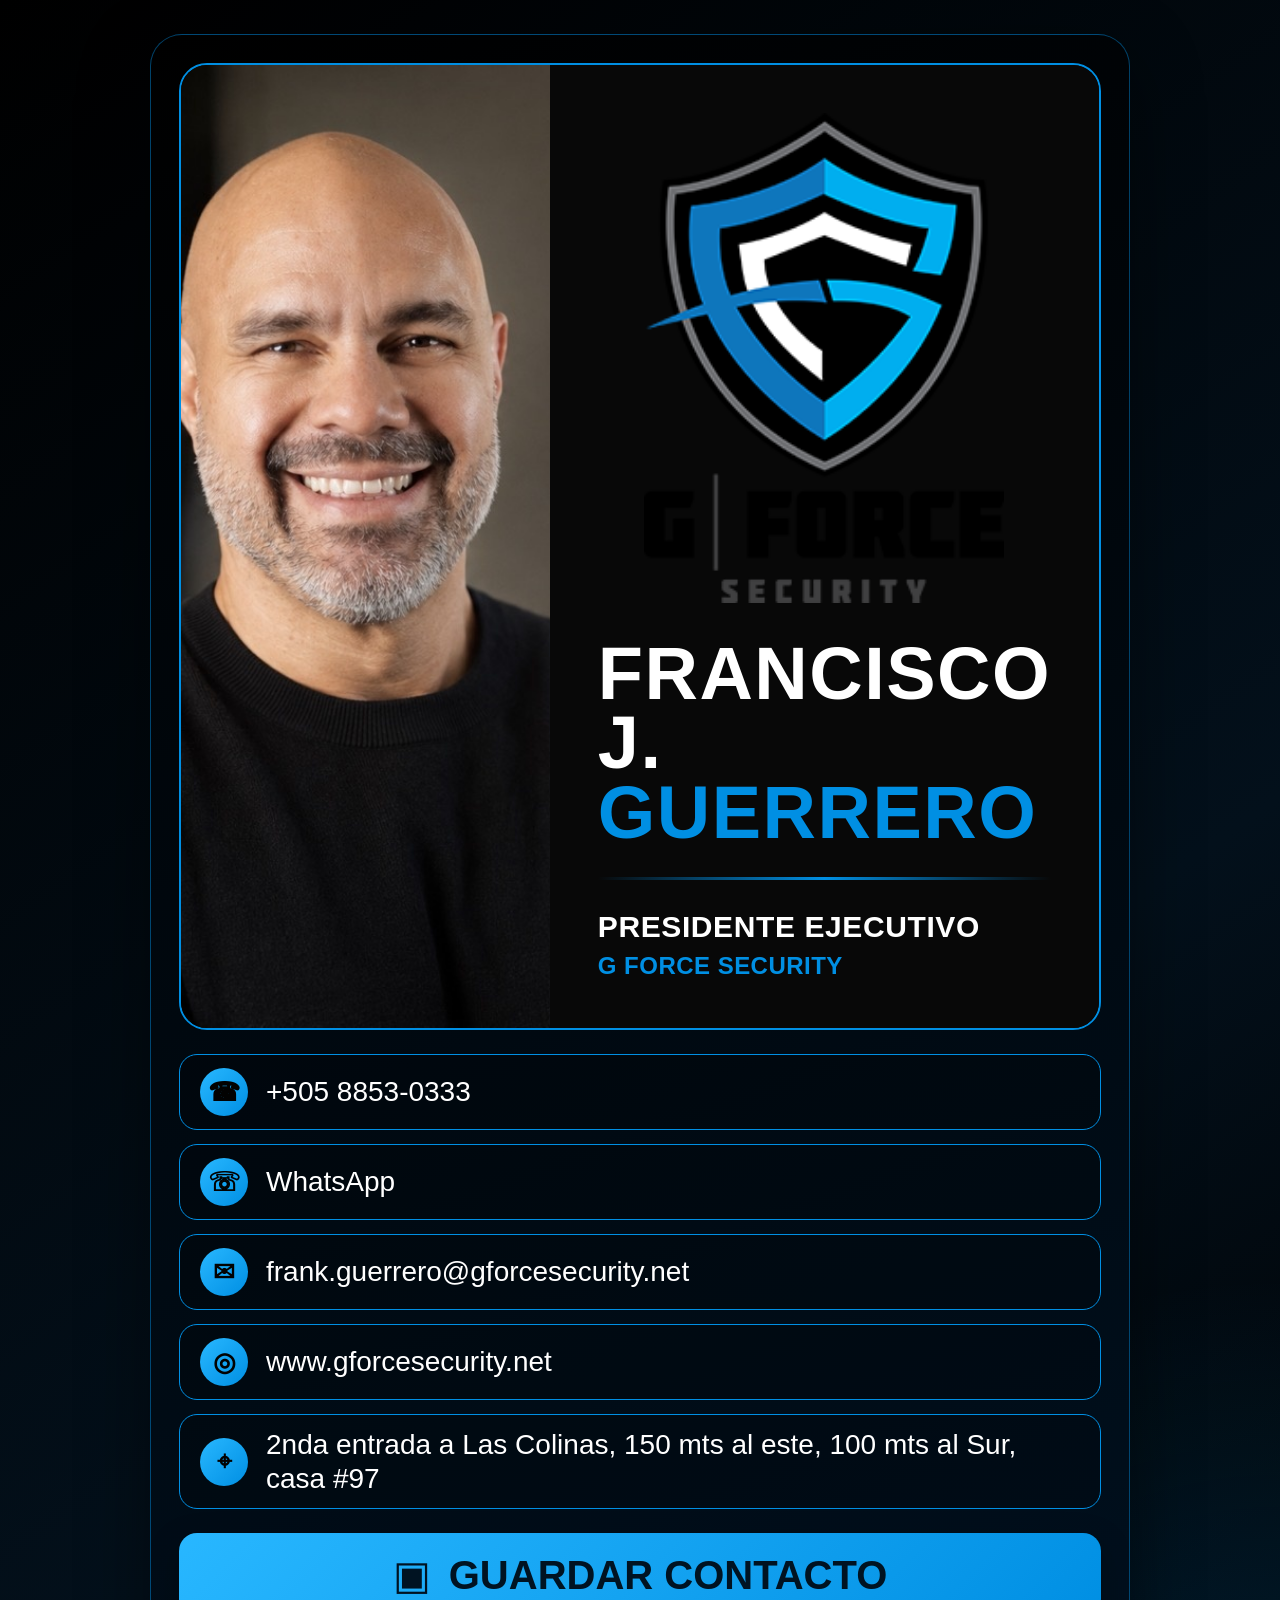
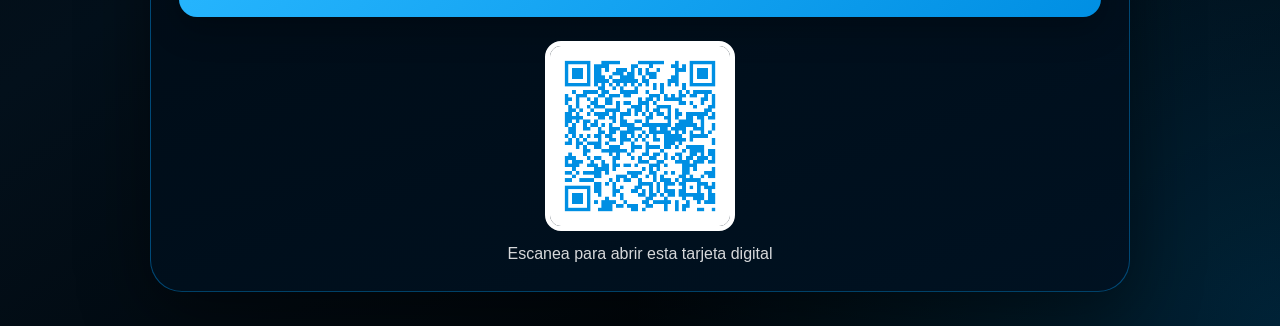
==== gforce/index.html @ 4b002faa "Add files via upload" ====
<!doctype html>
<html lang="es">
<head>
  <meta charset="utf-8">
  <meta name="viewport" content="width=device-width, initial-scale=1, viewport-fit=cover">
  <title>Francisco J. Guerrero | G Force Security</title>
  <meta name="theme-color" content="#050505">
  <link rel="stylesheet" href="style.css">
</head>
<body class="gforce">
  <main class="page">
    <section class="card">
      <div class="top">
        <div class="photoBox"><img src="assets/photo.jpg" alt="Francisco J. Guerrero"></div>
        <div class="infoBox">
          <img class="logo" src="assets/logo.png" alt="G Force Security">
          <h1>Francisco J.<span>Guerrero</span></h1>
          <div class="line"></div>
          <p class="role">Presidente Ejecutivo</p>
          <p class="company">G Force Security</p>
        </div>
      </div>

      <div class="links">
        <a href="tel:+50588530333"><span>☎</span><b>+505 8853-0333</b></a>
        <a href="https://wa.me/50588530333" target="_blank" rel="noopener"><span>☏</span><b>WhatsApp</b></a>
        <a href="mailto:frank.guerrero@gforcesecurity.net"><span>✉</span><b>frank.guerrero@gforcesecurity.net</b></a>
        <a href="https://www.gforcesecurity.net" target="_blank" rel="noopener"><span>◎</span><b>www.gforcesecurity.net</b></a>
        <a href="https://maps.google.com/?q=2nda%20entrada%20a%20Las%20Colinas%2C%20150%20mts%20al%20este%2C%20100%20mts%20al%20Sur%2C%20casa%20%2397%2C%20Nicaragua" target="_blank" rel="noopener"><span>⌖</span><b>2nda entrada a Las Colinas, 150 mts al este, 100 mts al Sur, casa #97</b></a>
      </div>

      <a class="save" href="francisco-guerrero-gforce.vcf" download>
        <span>▣</span><strong>Guardar Contacto</strong>
      </a>

      <div class="qr">
        <img src="assets/qr.png" alt="QR">
        <p>Escanea para abrir esta tarjeta digital</p>
      </div>
    </section>
  </main>
</body>
</html>
---- gforce/style.css ----
:root{--accent:#008FE3;--accent2:#28B7FF;--bg:#050505;--panel:#080808;--white:#fff}
body.profoam{--accent:#F36C0A;--accent2:#FF9C3A;--bg:#001A37;--panel:#00224A}
*{box-sizing:border-box} html,body{margin:0;width:100%;min-height:100%;font-family:Arial,Helvetica,sans-serif;color:white;background:var(--bg)}
.page{min-height:100vh;padding:clamp(14px,3vw,34px);display:flex;justify-content:center;background:radial-gradient(circle at bottom right,color-mix(in srgb,var(--accent) 22%,transparent),transparent 28%),linear-gradient(145deg,var(--bg),#001a35 60%,var(--bg))}
body.gforce .page{background:radial-gradient(circle at bottom right,rgba(0,143,227,.24),transparent 28%),linear-gradient(145deg,#000,#03101b 60%,#000)}
.card{width:min(100%,980px);border:1px solid color-mix(in srgb,var(--accent) 45%,transparent);border-radius:32px;padding:clamp(14px,2.7vw,28px);box-shadow:0 22px 70px rgba(0,0,0,.45);background:linear-gradient(160deg,rgba(0,0,0,.96),rgba(0,18,34,.98));overflow:hidden}
body.profoam .card{background:linear-gradient(160deg,rgba(0,32,70,.96),rgba(0,18,40,.98))}
.top{display:grid;grid-template-columns:minmax(280px,48%) 1fr;border:2px solid var(--accent);border-radius:28px;overflow:hidden;background:var(--panel)}
.photoBox{background:#111;min-height:420px}.photoBox img{width:100%;height:100%;object-fit:cover;display:block}
.infoBox{background:var(--panel);color:white;padding:clamp(24px,4vw,48px);display:flex;flex-direction:column;justify-content:center}
.logo{width:min(100%,360px);height:auto;margin:0 auto clamp(20px,3vw,36px);display:block}
h1{margin:0;text-transform:uppercase;font-size:clamp(36px,7vw,74px);line-height:.94;letter-spacing:.02em} h1 span{display:block;color:var(--accent)}
.line{width:100%;height:3px;background:linear-gradient(90deg,transparent,var(--accent),transparent);margin:clamp(18px,2.6vw,30px) 0}
.role,.company{margin:0;text-transform:uppercase;font-weight:800;letter-spacing:.02em}.role{font-size:clamp(20px,3vw,30px)}.company{font-size:clamp(17px,2.4vw,24px);color:var(--accent);margin-top:8px}
.links{display:grid;gap:14px;margin-top:24px}.links a{display:flex;align-items:center;gap:18px;min-height:72px;padding:13px 20px;color:white;text-decoration:none;border:1.5px solid var(--accent);border-radius:18px;background:rgba(0,0,0,.20);overflow:hidden}
.links span{width:48px;height:48px;flex:0 0 48px;display:grid;place-items:center;border-radius:50%;color:#020202;font-weight:900;font-size:26px;background:linear-gradient(135deg,var(--accent2),var(--accent))}
.links b{font-weight:500;font-size:clamp(18px,3.2vw,28px);line-height:1.2;overflow-wrap:anywhere}
.save{margin-top:24px;min-height:84px;border-radius:18px;text-decoration:none;display:flex;gap:18px;justify-content:center;align-items:center;background:linear-gradient(135deg,var(--accent2),var(--accent));color:#001322;box-shadow:0 12px 32px rgba(0,0,0,.25)}
.save span{font-size:40px}.save strong{text-transform:uppercase;font-size:clamp(24px,4.5vw,40px)}
.qr{text-align:center;margin-top:24px}.qr img{width:190px;max-width:52vw;background:white;border-radius:16px;border:5px solid white}.qr p{margin:10px 0 0;color:rgba(255,255,255,.84)}
@media(max-width:760px){.card{border-radius:24px;padding:14px}.top{grid-template-columns:1fr;border-radius:22px}.photoBox{min-height:auto}.photoBox img{height:auto;object-fit:contain}.infoBox{text-align:center;align-items:center;padding:22px 18px 26px}.logo{max-width:275px}.links a{min-height:64px;padding:12px 14px;gap:13px}.links span{width:42px;height:42px;flex-basis:42px;font-size:22px}.save{min-height:72px}}
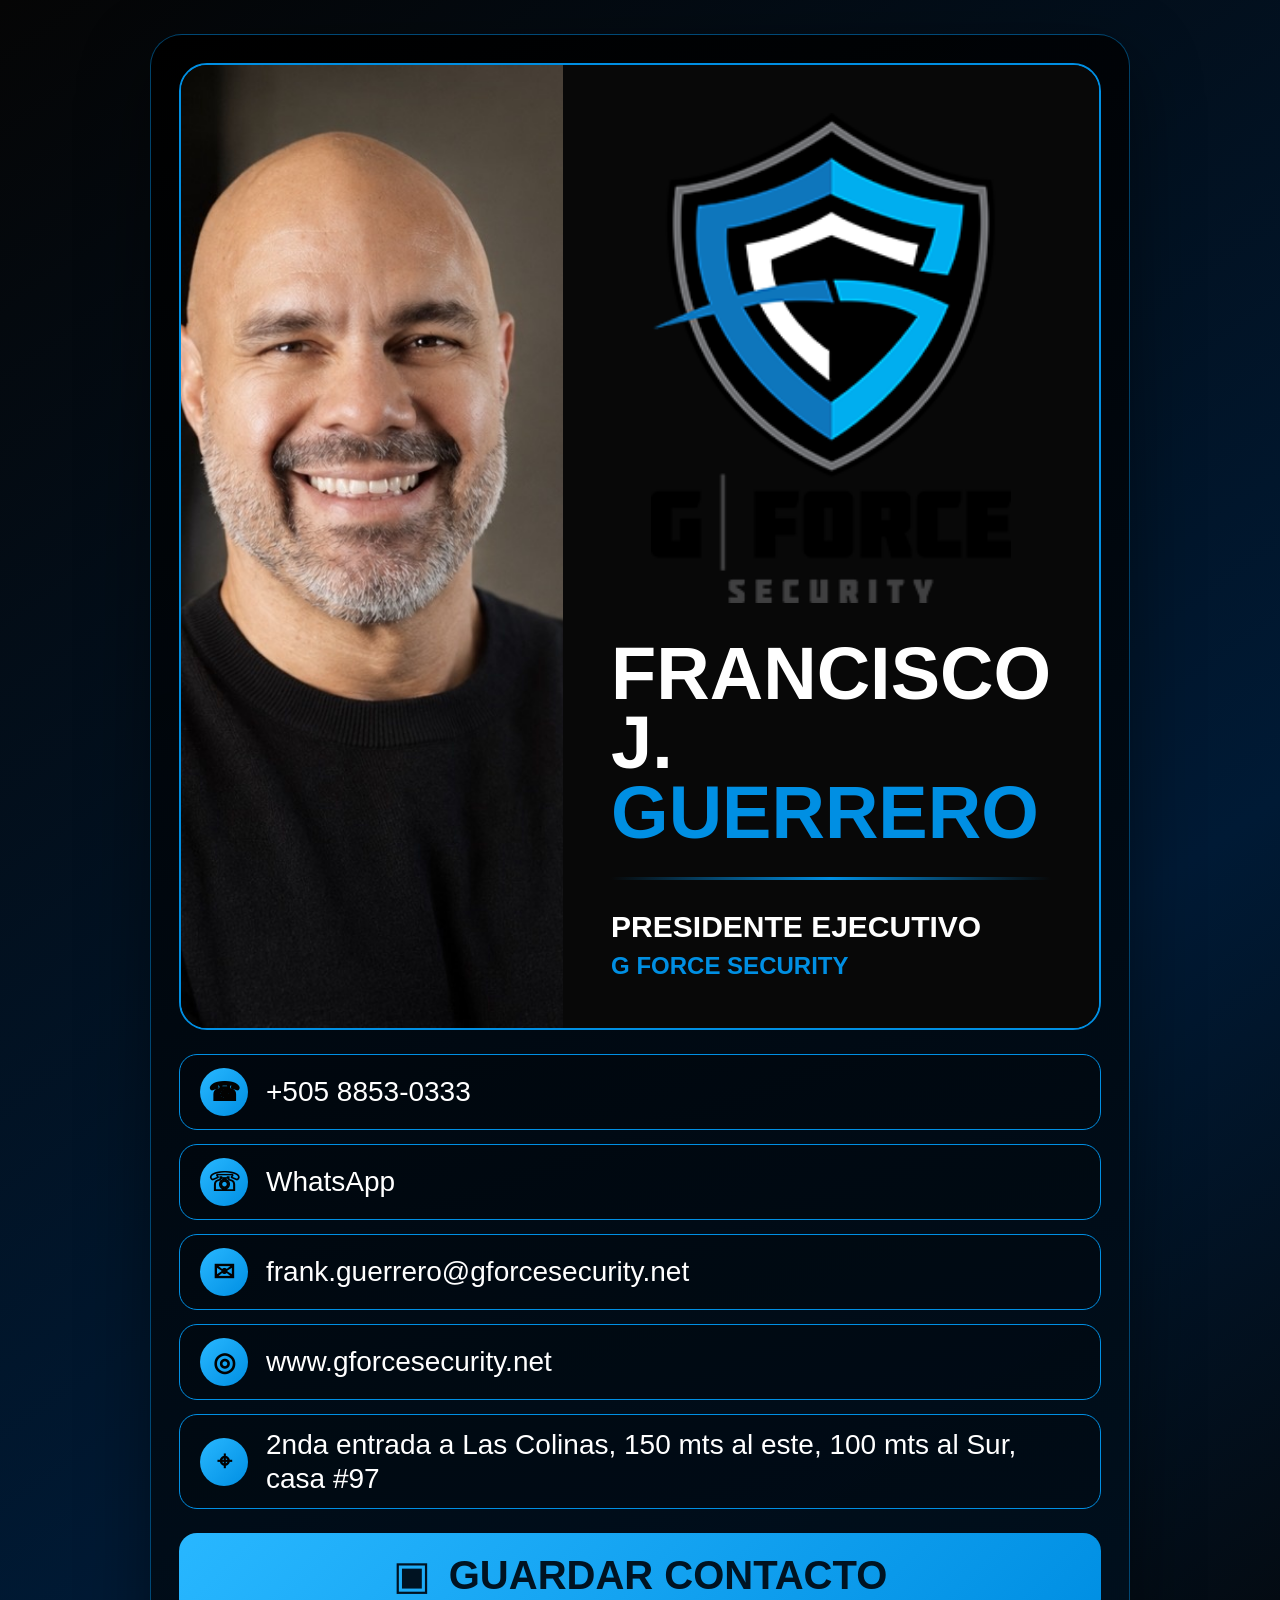
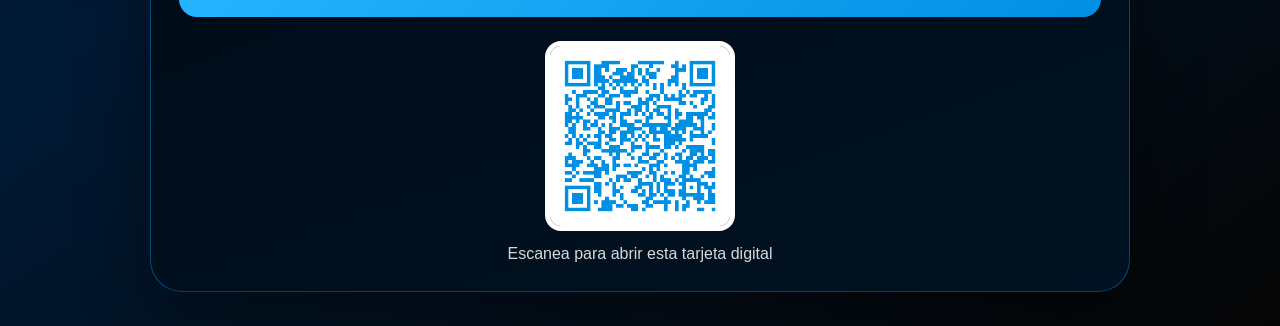
==== commit dcd264a2: "Add files via upload" ====
--- a/gforce/index.html
+++ b/gforce/index.html
@@ -1,43 +1,37 @@
 <!doctype html>
 <html lang="es">
 <head>
-  <meta charset="utf-8">
-  <meta name="viewport" content="width=device-width, initial-scale=1, viewport-fit=cover">
-  <title>Francisco J. Guerrero | G Force Security</title>
-  <meta name="theme-color" content="#050505">
-  <link rel="stylesheet" href="style.css">
+<meta charset="utf-8">
+<meta name="viewport" content="width=device-width, initial-scale=1, viewport-fit=cover">
+<title>Francisco J. Guerrero | G Force Security</title>
+<link rel="stylesheet" href="style.css">
 </head>
 <body class="gforce">
-  <main class="page">
-    <section class="card">
-      <div class="top">
-        <div class="photoBox"><img src="assets/photo.jpg" alt="Francisco J. Guerrero"></div>
-        <div class="infoBox">
-          <img class="logo" src="assets/logo.png" alt="G Force Security">
-          <h1>Francisco J.<span>Guerrero</span></h1>
-          <div class="line"></div>
-          <p class="role">Presidente Ejecutivo</p>
-          <p class="company">G Force Security</p>
-        </div>
-      </div>
+<main class="page">
+<section class="card">
+  <div class="top">
+    <div class="photoBox"><img src="assets/photo.jpg" alt="Francisco J. Guerrero"></div>
+    <div class="infoBox">
+      <img class="logo" src="assets/logo.png" alt="G Force Security">
+      <h1>Francisco J.<span>Guerrero</span></h1>
+      <div class="line"></div>
+      <p class="role">Presidente Ejecutivo</p>
+      <p class="company">G Force Security</p>
+    </div>
+  </div>
 
-      <div class="links">
-        <a href="tel:+50588530333"><span>☎</span><b>+505 8853-0333</b></a>
-        <a href="https://wa.me/50588530333" target="_blank" rel="noopener"><span>☏</span><b>WhatsApp</b></a>
-        <a href="mailto:frank.guerrero@gforcesecurity.net"><span>✉</span><b>frank.guerrero@gforcesecurity.net</b></a>
-        <a href="https://www.gforcesecurity.net" target="_blank" rel="noopener"><span>◎</span><b>www.gforcesecurity.net</b></a>
-        <a href="https://maps.google.com/?q=2nda%20entrada%20a%20Las%20Colinas%2C%20150%20mts%20al%20este%2C%20100%20mts%20al%20Sur%2C%20casa%20%2397%2C%20Nicaragua" target="_blank" rel="noopener"><span>⌖</span><b>2nda entrada a Las Colinas, 150 mts al este, 100 mts al Sur, casa #97</b></a>
-      </div>
+  <div class="links">
+    <a href="tel:+50588530333"><span>☎</span><b>+505 8853-0333</b></a>
+    <a href="https://wa.me/50588530333" target="_blank"><span>☏</span><b>WhatsApp</b></a>
+    <a href="mailto:frank.guerrero@gforcesecurity.net"><span>✉</span><b>frank.guerrero@gforcesecurity.net</b></a>
+    <a href="https://www.gforcesecurity.net" target="_blank"><span>◎</span><b>www.gforcesecurity.net</b></a>
+    <a href="https://maps.google.com/?q=2nda%20entrada%20a%20Las%20Colinas%2C%20150%20mts%20al%20este%2C%20100%20mts%20al%20Sur%2C%20casa%20%2397%2C%20Nicaragua" target="_blank"><span>⌖</span><b>2nda entrada a Las Colinas, 150 mts al este, 100 mts al Sur, casa #97</b></a>
+  </div>
 
-      <a class="save" href="francisco-guerrero-gforce.vcf" download>
-        <span>▣</span><strong>Guardar Contacto</strong>
-      </a>
+  <a class="save" href="francisco-guerrero-gforce.vcf" download><span>▣</span><strong>Guardar Contacto</strong></a>
 
-      <div class="qr">
-        <img src="assets/qr.png" alt="QR">
-        <p>Escanea para abrir esta tarjeta digital</p>
-      </div>
-    </section>
-  </main>
+  <div class="qr"><img src="assets/qr.png" alt="QR"><p>Escanea para abrir esta tarjeta digital</p></div>
+</section>
+</main>
 </body>
 </html>
--- a/gforce/style.css
+++ b/gforce/style.css
@@ -1,21 +1,20 @@
-:root{--accent:#008FE3;--accent2:#28B7FF;--bg:#050505;--panel:#080808;--white:#fff}
+:root{--accent:#008FE3;--accent2:#28B7FF;--bg:#050505;--panel:#080808}
 body.profoam{--accent:#F36C0A;--accent2:#FF9C3A;--bg:#001A37;--panel:#00224A}
-*{box-sizing:border-box} html,body{margin:0;width:100%;min-height:100%;font-family:Arial,Helvetica,sans-serif;color:white;background:var(--bg)}
-.page{min-height:100vh;padding:clamp(14px,3vw,34px);display:flex;justify-content:center;background:radial-gradient(circle at bottom right,color-mix(in srgb,var(--accent) 22%,transparent),transparent 28%),linear-gradient(145deg,var(--bg),#001a35 60%,var(--bg))}
-body.gforce .page{background:radial-gradient(circle at bottom right,rgba(0,143,227,.24),transparent 28%),linear-gradient(145deg,#000,#03101b 60%,#000)}
+*{box-sizing:border-box}html,body{margin:0;min-height:100%;font-family:Arial,Helvetica,sans-serif;color:white;background:var(--bg)}
+.page{min-height:100vh;padding:clamp(14px,3vw,34px);display:flex;justify-content:center;background:linear-gradient(145deg,var(--bg),#001a35 60%,var(--bg))}
 .card{width:min(100%,980px);border:1px solid color-mix(in srgb,var(--accent) 45%,transparent);border-radius:32px;padding:clamp(14px,2.7vw,28px);box-shadow:0 22px 70px rgba(0,0,0,.45);background:linear-gradient(160deg,rgba(0,0,0,.96),rgba(0,18,34,.98));overflow:hidden}
 body.profoam .card{background:linear-gradient(160deg,rgba(0,32,70,.96),rgba(0,18,40,.98))}
 .top{display:grid;grid-template-columns:minmax(280px,48%) 1fr;border:2px solid var(--accent);border-radius:28px;overflow:hidden;background:var(--panel)}
 .photoBox{background:#111;min-height:420px}.photoBox img{width:100%;height:100%;object-fit:cover;display:block}
-.infoBox{background:var(--panel);color:white;padding:clamp(24px,4vw,48px);display:flex;flex-direction:column;justify-content:center}
+.infoBox{background:var(--panel);padding:clamp(24px,4vw,48px);display:flex;flex-direction:column;justify-content:center}
 .logo{width:min(100%,360px);height:auto;margin:0 auto clamp(20px,3vw,36px);display:block}
-h1{margin:0;text-transform:uppercase;font-size:clamp(36px,7vw,74px);line-height:.94;letter-spacing:.02em} h1 span{display:block;color:var(--accent)}
+h1{margin:0;text-transform:uppercase;font-size:clamp(36px,7vw,74px);line-height:.94}h1 span{display:block;color:var(--accent)}
 .line{width:100%;height:3px;background:linear-gradient(90deg,transparent,var(--accent),transparent);margin:clamp(18px,2.6vw,30px) 0}
-.role,.company{margin:0;text-transform:uppercase;font-weight:800;letter-spacing:.02em}.role{font-size:clamp(20px,3vw,30px)}.company{font-size:clamp(17px,2.4vw,24px);color:var(--accent);margin-top:8px}
-.links{display:grid;gap:14px;margin-top:24px}.links a{display:flex;align-items:center;gap:18px;min-height:72px;padding:13px 20px;color:white;text-decoration:none;border:1.5px solid var(--accent);border-radius:18px;background:rgba(0,0,0,.20);overflow:hidden}
+.role,.company{margin:0;text-transform:uppercase;font-weight:800}.role{font-size:clamp(20px,3vw,30px)}.company{font-size:clamp(17px,2.4vw,24px);color:var(--accent);margin-top:8px}
+.links{display:grid;gap:14px;margin-top:24px}.links a{display:flex;align-items:center;gap:18px;min-height:72px;padding:13px 20px;color:white;text-decoration:none;border:1.5px solid var(--accent);border-radius:18px;background:rgba(0,0,0,.20)}
 .links span{width:48px;height:48px;flex:0 0 48px;display:grid;place-items:center;border-radius:50%;color:#020202;font-weight:900;font-size:26px;background:linear-gradient(135deg,var(--accent2),var(--accent))}
 .links b{font-weight:500;font-size:clamp(18px,3.2vw,28px);line-height:1.2;overflow-wrap:anywhere}
-.save{margin-top:24px;min-height:84px;border-radius:18px;text-decoration:none;display:flex;gap:18px;justify-content:center;align-items:center;background:linear-gradient(135deg,var(--accent2),var(--accent));color:#001322;box-shadow:0 12px 32px rgba(0,0,0,.25)}
+.save{margin-top:24px;min-height:84px;border-radius:18px;text-decoration:none;display:flex;gap:18px;justify-content:center;align-items:center;background:linear-gradient(135deg,var(--accent2),var(--accent));color:#001322}
 .save span{font-size:40px}.save strong{text-transform:uppercase;font-size:clamp(24px,4.5vw,40px)}
 .qr{text-align:center;margin-top:24px}.qr img{width:190px;max-width:52vw;background:white;border-radius:16px;border:5px solid white}.qr p{margin:10px 0 0;color:rgba(255,255,255,.84)}
 @media(max-width:760px){.card{border-radius:24px;padding:14px}.top{grid-template-columns:1fr;border-radius:22px}.photoBox{min-height:auto}.photoBox img{height:auto;object-fit:contain}.infoBox{text-align:center;align-items:center;padding:22px 18px 26px}.logo{max-width:275px}.links a{min-height:64px;padding:12px 14px;gap:13px}.links span{width:42px;height:42px;flex-basis:42px;font-size:22px}.save{min-height:72px}}
